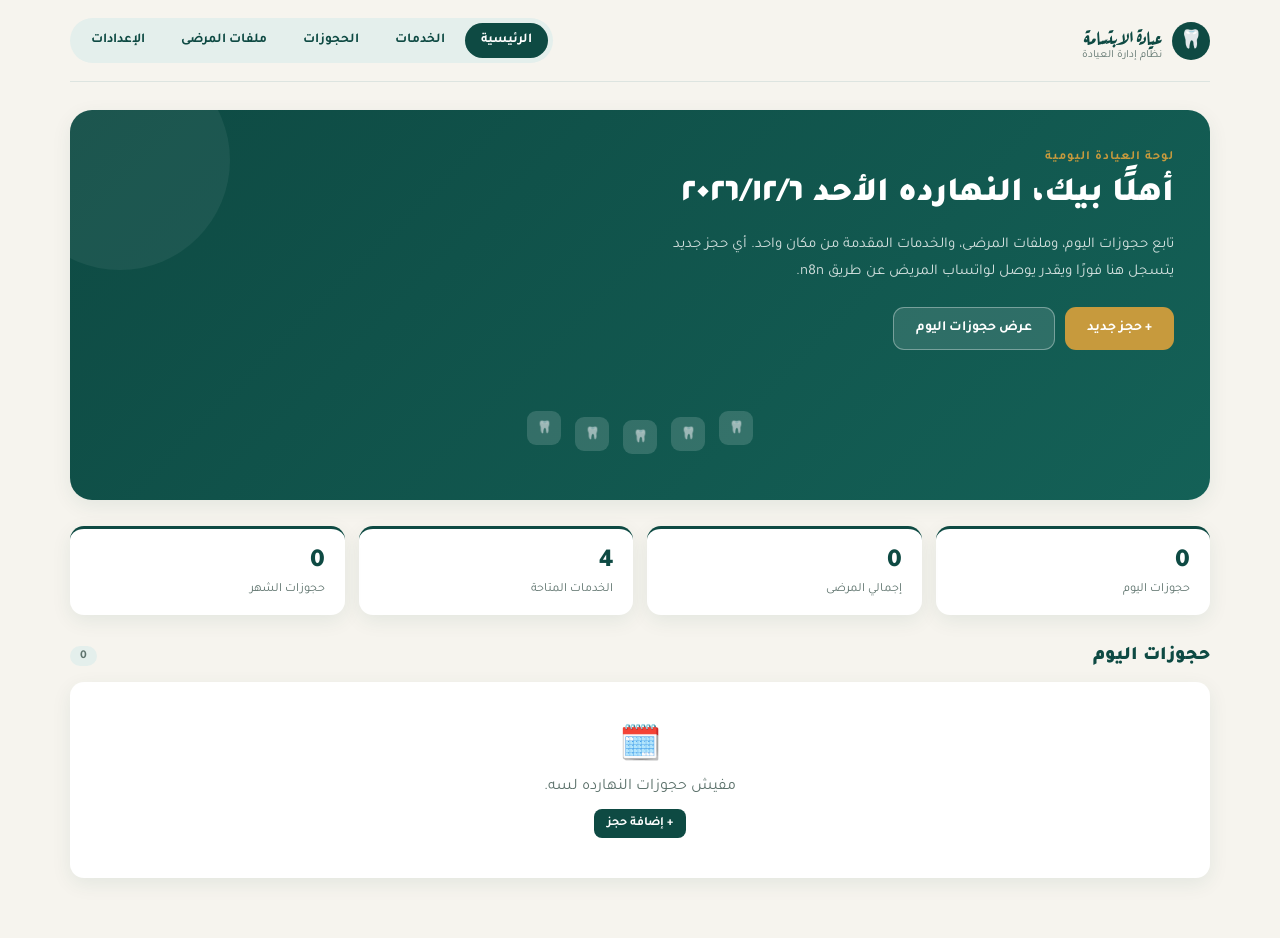
==== index.html @ 3fd671a9 "Add files via upload" ====
<!DOCTYPE html>
<html lang="ar" dir="rtl">
<head>
<meta charset="UTF-8">
<meta name="viewport" content="width=device-width, initial-scale=1.0">
<title>عيادة الابتسامة | نظام إدارة العيادة</title>
<link rel="preconnect" href="https://fonts.googleapis.com">
<link href="https://fonts.googleapis.com/css2?family=Tajawal:wght@400;500;700;900&family=Aref+Ruqaa:wght@700&display=swap" rel="stylesheet">
<link rel="stylesheet" href="app.css">
</head>
<body>
<div class="app">

  <header class="topbar">
    <div class="logo">
      <div class="mark">🦷</div>
      <div>
        <div class="name brand-font">عيادة الابتسامة</div>
        <div class="sub">نظام إدارة العيادة</div>
      </div>
    </div>
    <nav class="tabs" id="tabs">
      <button data-tab="home" class="active">الرئيسية</button>
      <button data-tab="services">الخدمات</button>
      <button data-tab="bookings">الحجوزات</button>
      <button data-tab="patients">ملفات المرضى</button>
      <button data-tab="settings">الإعدادات</button>
    </nav>
  </header>

  <!-- HOME -->
  <div class="view active" id="view-home">
    <div class="hero">
      <div class="eyebrow">لوحة العيادة اليومية</div>
      <h1 id="heroDate">أهلًا بيك، النهارده الأربعاء</h1>
      <p>تابع حجوزات اليوم، وملفات المرضى، والخدمات المقدمة من مكان واحد. أي حجز جديد يتسجل هنا فورًا ويقدر يوصل لواتساب المريض عن طريق n8n.</p>
      <div class="cta">
        <button class="btn btn-gold" onclick="openBookingModal()">+ حجز جديد</button>
        <button class="btn btn-ghost" onclick="switchTab('bookings')">عرض حجوزات اليوم</button>
      </div>
      <div class="smile-arc" id="smileArc"></div>
    </div>

    <div class="stats-row">
      <div class="stat-card"><div class="num" id="statToday">0</div><div class="label">حجوزات اليوم</div></div>
      <div class="stat-card"><div class="num" id="statPatients">0</div><div class="label">إجمالي المرضى</div></div>
      <div class="stat-card"><div class="num" id="statServices">0</div><div class="label">الخدمات المتاحة</div></div>
      <div class="stat-card"><div class="num" id="statMonth">0</div><div class="label">حجوزات الشهر</div></div>
    </div>

    <section class="block">
      <h2>حجوزات اليوم <span class="count" id="todayCount">0</span></h2>
      <div id="todayBookingsList"></div>
    </section>
  </div>

  <!-- SERVICES -->
  <div class="view" id="view-services">
    <section class="block">
      <h2>الخدمات المقدمة <span class="count" id="servicesCount">0</span></h2>
      <div class="toolbar">
        <input class="search-input" id="serviceSearch" placeholder="ابحث عن خدمة...">
        <button class="btn btn-teal" onclick="openServiceModal()">+ إضافة خدمة</button>
      </div>
      <div class="grid-services" id="servicesGrid"></div>
    </section>
  </div>

  <!-- BOOKINGS -->
  <div class="view" id="view-bookings">
    <section class="block">
      <h2>الحجوزات <span class="count" id="bookingsCount">0</span></h2>
      <div class="toolbar">
        <input type="date" class="search-input" id="bookingDateFilter" style="max-width:190px;">
        <button class="btn btn-outline btn-sm" onclick="clearDateFilter()">كل التواريخ</button>
        <div style="flex:1"></div>
        <button class="btn btn-teal" onclick="openBookingModal()">+ حجز جديد</button>
      </div>
      <div id="bookingsTableWrap"></div>
    </section>
  </div>

  <!-- PATIENTS -->
  <div class="view" id="view-patients">
    <section class="block">
      <h2>ملفات المرضى <span class="count" id="patientsCount">0</span></h2>
      <div class="toolbar">
        <input class="search-input" id="patientSearch" placeholder="ابحث بالاسم أو رقم الهاتف...">
        <button class="btn btn-teal" onclick="openPatientModal()">+ إضافة مريض</button>
      </div>
      <div id="patientsTableWrap"></div>
    </section>
  </div>

  <!-- SETTINGS -->
  <div class="view" id="view-settings">
    <section class="block">
      <h2>الإعدادات</h2>
      <div class="card">
        <div class="field">
          <label>اسم العيادة</label>
          <input id="setClinicName" placeholder="عيادة الابتسامة">
        </div>
        <div class="field">
          <label>رقم هاتف العيادة</label>
          <input id="setClinicPhone" placeholder="01xxxxxxxxx">
        </div>
        <div class="field">
          <label>رابط Webhook الخاص بـ n8n</label>
          <input id="setWebhookUrl" placeholder="https://your-n8n-instance/webhook/xxxx" dir="ltr" style="text-align:left;">
        </div>
        <div class="settings-note">
          لما تحفظ رابط الـ Webhook، أي حجز جديد أو تعديل أو إلغاء هيتبعت لـ n8n تلقائيًا كـ JSON، وبعدين تقدر تبني الـ workflow اللي يبعت رسالة تأكيد على واتساب. لو الرابط فاضي، الموقع هيشتغل عادي من غير إرسال.
        </div>
        <div class="modal-actions" style="justify-content:flex-start;margin-top:16px;">
          <button class="btn btn-teal" onclick="saveSettings()">حفظ الإعدادات</button>
          <button class="btn btn-outline" onclick="testWebhook()">اختبار الاتصال</button>
        </div>
        <div id="webhookStatus"></div>
      </div>
    </section>
  </div>

</div>

<!-- Booking Modal -->
<div class="overlay" id="modalBooking">
  <div class="modal">
    <h3 id="bookingModalTitle">حجز ميعاد جديد</h3>
    <input type="hidden" id="bookingId">
    <div class="field">
      <label>المريض</label>
      <select id="bookingPatientSelect" onchange="toggleNewPatientFields()">
        <option value="__new__">+ مريض جديد</option>
      </select>
    </div>
    <div id="newPatientFields">
      <div class="field-row">
        <div class="field"><label>اسم المريض</label><input id="bookingNewName"></div>
        <div class="field"><label>رقم الهاتف</label><input id="bookingNewPhone" dir="ltr"></div>
      </div>
    </div>
    <div class="field">
      <label>الخدمة</label>
      <select id="bookingServiceSelect"></select>
    </div>
    <div class="field-row">
      <div class="field"><label>التاريخ</label><input type="date" id="bookingDate"></div>
      <div class="field"><label>الوقت</label><input type="time" id="bookingTime"></div>
    </div>
    <div class="field">
      <label>ملاحظات (اختياري)</label>
      <textarea id="bookingNotes"></textarea>
    </div>
    <div class="modal-actions">
      <button class="btn btn-outline" onclick="closeModal('modalBooking')">إلغاء</button>
      <button class="btn btn-teal" onclick="saveBooking()">حفظ الحجز</button>
    </div>
  </div>
</div>

<!-- Service Modal -->
<div class="overlay" id="modalService">
  <div class="modal">
    <h3 id="serviceModalTitle">إضافة خدمة</h3>
    <input type="hidden" id="serviceId">
    <div class="field"><label>اسم الخدمة</label><input id="serviceName"></div>
    <div class="field"><label>الوصف</label><textarea id="serviceDesc"></textarea></div>
    <div class="field-row">
      <div class="field"><label>السعر (جنيه)</label><input id="servicePrice" type="number"></div>
      <div class="field"><label>مدة الجلسة (دقيقة)</label><input id="serviceDuration" type="number"></div>
    </div>
    <div class="modal-actions">
      <button class="btn btn-outline" onclick="closeModal('modalService')">إلغاء</button>
      <button class="btn btn-teal" onclick="saveService()">حفظ</button>
    </div>
  </div>
</div>

<!-- Patient Modal -->
<div class="overlay" id="modalPatient">
  <div class="modal">
    <h3 id="patientModalTitle">إضافة مريض</h3>
    <input type="hidden" id="patientId">
    <div class="field-row">
      <div class="field"><label>الاسم</label><input id="patientName"></div>
      <div class="field"><label>السن</label><input id="patientAge" type="number"></div>
    </div>
    <div class="field"><label>رقم الهاتف</label><input id="patientPhone" dir="ltr"></div>
    <div class="field"><label>العنوان</label><input id="patientAddress"></div>
    <div class="field"><label>التاريخ المرضي / ملاحظات</label><textarea id="patientHistory"></textarea></div>
    <div class="modal-actions">
      <button class="btn btn-outline" onclick="closeModal('modalPatient')">إلغاء</button>
      <button class="btn btn-teal" onclick="savePatient()">حفظ</button>
    </div>
  </div>
</div>

<!-- Patient Detail Modal -->
<div class="overlay" id="modalPatientDetail">
  <div class="modal" id="patientDetailContent"></div>
</div>

<div class="toast" id="toast"></div>

<script src="app.js"></script>
</body>
</html>
---- app.css ----
:root{
  --ink:#173B36;
  --teal:#0E4A43;
  --teal-2:#146157;
  --teal-soft:#E4EFEC;
  --sand:#F6F4EE;
  --card:#FFFFFF;
  --gold:#C79A3D;
  --rose:#B85C63;
  --line:#DDE4E0;
  --muted:#5E736D;
  --radius:14px;
  --shadow: 0 6px 20px rgba(14,74,67,0.08);
  --ease: cubic-bezier(.4,0,.2,1);
}
*{box-sizing:border-box;}
html{scroll-behavior:smooth;}
html,body{margin:0;padding:0;}
body{
  background:var(--sand);
  color:var(--ink);
  font-family:'Tajawal',sans-serif;
  min-height:100vh;
}
h1,h2,h3,h4{font-family:'Tajawal',sans-serif;margin:0;}
.brand-font{font-family:'Aref Ruqaa',serif;}
button{font-family:'Tajawal',sans-serif;cursor:pointer;border:none;}
input,select,textarea{font-family:'Tajawal',sans-serif;}

/* ---------- App shell ---------- */
.app{max-width:1180px;margin:0 auto;padding:0 20px 60px;}
header.topbar{
  display:flex;align-items:center;justify-content:space-between;
  padding:18px 0;border-bottom:1px solid var(--line);
  position:sticky;top:0;background:var(--sand);z-index:50;
  flex-wrap:wrap;gap:12px;
  transition:box-shadow .2s var(--ease);
}
.logo{display:flex;align-items:center;gap:10px;}
.logo .mark{
  width:38px;height:38px;border-radius:50%;
  background:var(--teal);display:flex;align-items:center;justify-content:center;
  color:#fff;font-size:18px;
  transition:transform .2s var(--ease);
}
.logo:hover .mark{transform:scale(1.06);}
.logo .name{font-size:20px;font-weight:900;color:var(--teal);}
.logo .sub{font-size:11px;color:var(--muted);margin-top:-2px;}

nav.tabs{display:flex;gap:4px;background:var(--teal-soft);padding:5px;border-radius:999px;flex-wrap:wrap;}
nav.tabs button{
  padding:9px 16px;border-radius:999px;background:transparent;color:var(--teal);
  font-weight:700;font-size:13.5px;transition:background .18s var(--ease),color .18s var(--ease),transform .12s var(--ease);
}
nav.tabs button.active{background:var(--teal);color:#fff;}
nav.tabs button:hover:not(.active){background:rgba(14,74,67,.08);}
nav.tabs button:active{transform:scale(.96);}

.view{display:none;padding-top:28px;animation:fade .3s var(--ease);}
.view.active{display:block;}
@keyframes fade{from{opacity:0;transform:translateY(6px)}to{opacity:1;transform:none}}

/* ---------- Home / Hero ---------- */
.hero{
  background:linear-gradient(135deg,var(--teal) 0%,var(--teal-2) 100%);
  border-radius:22px;padding:40px 36px;color:#fff;position:relative;overflow:hidden;
  box-shadow:var(--shadow);
}
.hero:before{
  content:"";position:absolute;left:-60px;top:-60px;width:220px;height:220px;
  border-radius:50%;background:rgba(255,255,255,.06);
}
.hero .eyebrow{font-size:12.5px;letter-spacing:1px;color:var(--gold);font-weight:700;margin-bottom:8px;}
.hero h1{font-size:34px;font-weight:900;max-width:560px;line-height:1.35;}
.hero p{color:rgba(255,255,255,.82);margin-top:12px;max-width:520px;font-size:15px;line-height:1.8;}
.hero .cta{margin-top:22px;display:flex;gap:10px;flex-wrap:wrap;}
.btn{
  padding:12px 22px;border-radius:11px;font-weight:700;font-size:14px;
  transition:filter .18s var(--ease),background .18s var(--ease),transform .12s var(--ease),box-shadow .18s var(--ease);
}
.btn:active{transform:scale(.97);}
.btn-gold{background:var(--gold);color:#fff;}
.btn-gold:hover{filter:brightness(1.06);}
.btn-ghost{background:rgba(255,255,255,.12);color:#fff;border:1px solid rgba(255,255,255,.35);}
.btn-ghost:hover{background:rgba(255,255,255,.2);}
.btn-teal{background:var(--teal);color:#fff;}
.btn-teal:hover{filter:brightness(1.08);}
.btn-outline{background:#fff;color:var(--teal);border:1.5px solid var(--line);}
.btn-outline:hover{border-color:var(--teal);}
.btn-danger{background:#fff;color:var(--rose);border:1.5px solid var(--rose);}
.btn-danger:hover{background:var(--rose);color:#fff;}
.btn-sm{padding:7px 13px;font-size:12.5px;border-radius:8px;}

/* smile arc signature */
.smile-arc{display:flex;justify-content:center;align-items:flex-end;gap:14px;margin:34px 0 6px;height:70px;flex-wrap:wrap;}
.smile-arc .tooth-dot{
  width:34px;height:34px;border-radius:9px;background:#fff;color:var(--teal);
  display:flex;align-items:center;justify-content:center;font-size:12px;font-weight:700;
  box-shadow:var(--shadow);flex-shrink:0;
  transition:transform .18s var(--ease);
}
.smile-arc .tooth-dot:hover{transform:translateY(-3px);}
.smile-arc .tooth-dot.empty{background:rgba(255,255,255,.15);color:rgba(255,255,255,.6);box-shadow:none;}

.stats-row{display:grid;grid-template-columns:repeat(4,1fr);gap:14px;margin-top:26px;}
.stat-card{
  background:var(--card);border-radius:var(--radius);padding:18px 20px;box-shadow:var(--shadow);
  border-top:3px solid var(--teal);
  transition:transform .18s var(--ease),box-shadow .18s var(--ease);
}
.stat-card:hover{transform:translateY(-3px);box-shadow:0 10px 26px rgba(14,74,67,0.12);}
.stat-card .num{font-size:26px;font-weight:900;color:var(--teal);}
.stat-card .label{font-size:12.5px;color:var(--muted);margin-top:4px;}

section.block{margin-top:30px;}
section.block h2{font-size:19px;font-weight:900;color:var(--teal);margin-bottom:14px;display:flex;align-items:center;justify-content:space-between;flex-wrap:wrap;gap:8px;}
section.block h2 span.count{font-size:12px;font-weight:700;color:var(--muted);background:var(--teal-soft);padding:3px 10px;border-radius:999px;}

/* ---------- generic cards / lists ---------- */
.card{background:var(--card);border-radius:var(--radius);box-shadow:var(--shadow);padding:18px 20px;}
.grid-services{display:grid;grid-template-columns:repeat(auto-fill,minmax(230px,1fr));gap:14px;}
.service-card{
  background:var(--card);border-radius:var(--radius);padding:18px;box-shadow:var(--shadow);
  border-inline-start:4px solid var(--gold);
  transition:transform .18s var(--ease),box-shadow .18s var(--ease);
}
.service-card:hover{transform:translateY(-3px);box-shadow:0 10px 26px rgba(14,74,67,0.12);}
.service-card h3{font-size:16px;color:var(--teal);}
.service-card .price{font-weight:900;color:var(--gold);font-size:15px;margin-top:6px;}
.service-card .desc{font-size:13px;color:var(--muted);margin-top:8px;line-height:1.7;}
.service-card .meta{font-size:12px;color:var(--muted);margin-top:8px;}
.service-card .row{display:flex;gap:8px;margin-top:12px;flex-wrap:wrap;}

.toolbar{display:flex;gap:10px;align-items:center;flex-wrap:wrap;margin-bottom:16px;}
.search-input{flex:1;min-width:200px;padding:11px 14px;border-radius:10px;border:1.5px solid var(--line);background:#fff;font-size:14px;transition:border-color .15s var(--ease);}
.search-input:focus{outline:none;border-color:var(--teal);}

.table-wrap{width:100%;overflow-x:auto;-webkit-overflow-scrolling:touch;}
table{width:100%;min-width:520px;border-collapse:collapse;background:var(--card);border-radius:var(--radius);overflow:hidden;box-shadow:var(--shadow);}
th,td{padding:12px 14px;text-align:right;font-size:13.5px;}
thead{background:var(--teal-soft);}
th{color:var(--teal);font-weight:800;font-size:12.5px;}
tbody tr{border-top:1px solid var(--line);transition:background .15s var(--ease);}
tbody tr:hover{background:#FAFBF9;}
.pill{padding:4px 10px;border-radius:999px;font-size:11.5px;font-weight:700;display:inline-block;}
.pill-confirmed{background:#E4EFEC;color:var(--teal);}
.pill-done{background:#EAF3E4;color:#4C7A3B;}
.pill-cancelled{background:#F6E6E6;color:var(--rose);}
.row-actions{display:flex;gap:6px;flex-wrap:wrap;}

.empty-state{padding:40px 20px;text-align:center;color:var(--muted);}
.empty-state .big{font-size:34px;margin-bottom:8px;}

/* ---------- modal ---------- */
.overlay{
  position:fixed;inset:0;background:rgba(15,35,32,.45);display:none;
  align-items:center;justify-content:center;z-index:200;padding:20px;
  opacity:0;transition:opacity .2s var(--ease);
}
.overlay.active{display:flex;opacity:1;}
.modal{
  background:#fff;border-radius:16px;padding:26px;max-width:480px;width:100%;
  max-height:88vh;overflow-y:auto;box-shadow:0 20px 60px rgba(0,0,0,.25);
  transform:translateY(10px) scale(.98);opacity:0;
  transition:transform .22s var(--ease),opacity .22s var(--ease);
}
.overlay.active .modal{transform:translateY(0) scale(1);opacity:1;}
.modal h3{font-size:18px;color:var(--teal);margin-bottom:16px;}
.field{margin-bottom:14px;}
.field label{display:block;font-size:12.5px;font-weight:700;color:var(--muted);margin-bottom:6px;}
.field input,.field select,.field textarea{
  width:100%;padding:10px 12px;border-radius:9px;border:1.5px solid var(--line);font-size:14px;background:#fff;
  transition:border-color .15s var(--ease);
}
.field input:focus,.field select:focus,.field textarea:focus{outline:none;border-color:var(--teal);}
.field textarea{resize:vertical;min-height:70px;}
.field-row{display:grid;grid-template-columns:1fr 1fr;gap:10px;}
.modal-actions{display:flex;gap:10px;justify-content:flex-end;margin-top:18px;flex-wrap:wrap;}

/* ---------- settings ---------- */
.settings-note{background:var(--teal-soft);border-radius:10px;padding:12px 14px;font-size:12.5px;color:var(--teal);line-height:1.8;margin-top:10px;}
.status-msg{font-size:12.5px;margin-top:10px;padding:8px 12px;border-radius:8px;}
.status-ok{background:#EAF3E4;color:#4C7A3B;}
.status-err{background:#F6E6E6;color:var(--rose);}

.toast{
  position:fixed;bottom:24px;left:50%;transform:translateX(-50%) translateY(10px);
  background:var(--teal);color:#fff;padding:12px 22px;border-radius:999px;
  font-size:13.5px;font-weight:700;box-shadow:0 10px 30px rgba(0,0,0,.2);z-index:300;
  opacity:0;pointer-events:none;transition:opacity .25s var(--ease),transform .25s var(--ease);
}
.toast.show{opacity:1;transform:translateX(-50%) translateY(0);}

/* ---------- scrollbar polish ---------- */
::-webkit-scrollbar{height:8px;width:8px;}
::-webkit-scrollbar-thumb{background:var(--line);border-radius:999px;}
::-webkit-scrollbar-thumb:hover{background:var(--muted);}

/* ---------- responsive breakpoints ---------- */
@media(max-width:960px){
  .stats-row{grid-template-columns:repeat(4,1fr);gap:10px;}
  .stat-card{padding:14px 16px;}
  .stat-card .num{font-size:22px;}
}

@media(max-width:720px){
  .app{padding:0 14px 50px;}
  .stats-row{grid-template-columns:repeat(2,1fr);}
  .hero{padding:28px 22px;border-radius:18px;}
  .hero h1{font-size:24px;}
  .hero p{font-size:14px;}
  .field-row{grid-template-columns:1fr;}
  nav.tabs{width:100%;justify-content:flex-start;overflow-x:auto;}
  header.topbar{padding:14px 0;}
  .grid-services{grid-template-columns:1fr;}
  .modal{padding:20px;border-radius:14px;}
}

@media(max-width:420px){
  .stats-row{grid-template-columns:1fr;}
  .logo .name{font-size:17px;}
  .hero h1{font-size:21px;}
  .btn{padding:10px 16px;font-size:13px;}
}

/* respect reduced-motion preference */
@media (prefers-reduced-motion: reduce){
  *{animation-duration:.001ms !important;transition-duration:.001ms !important;}
}
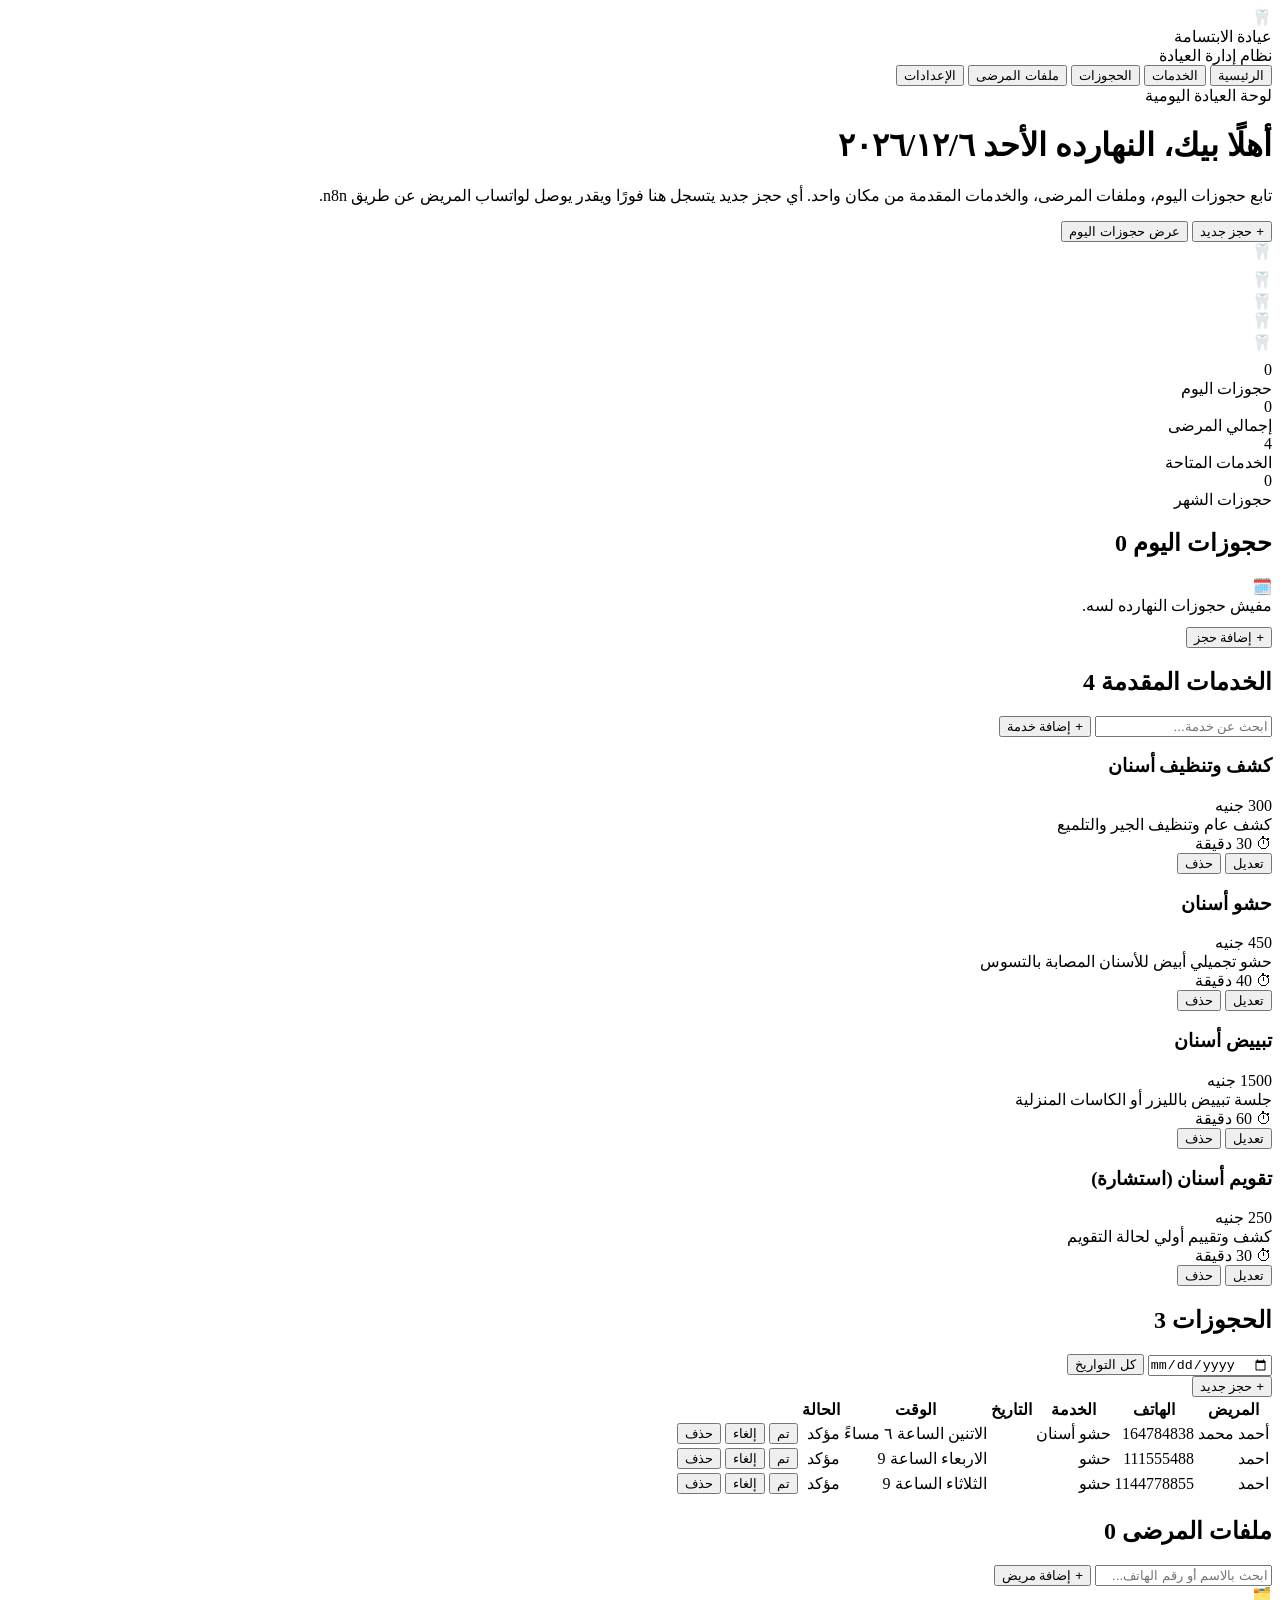
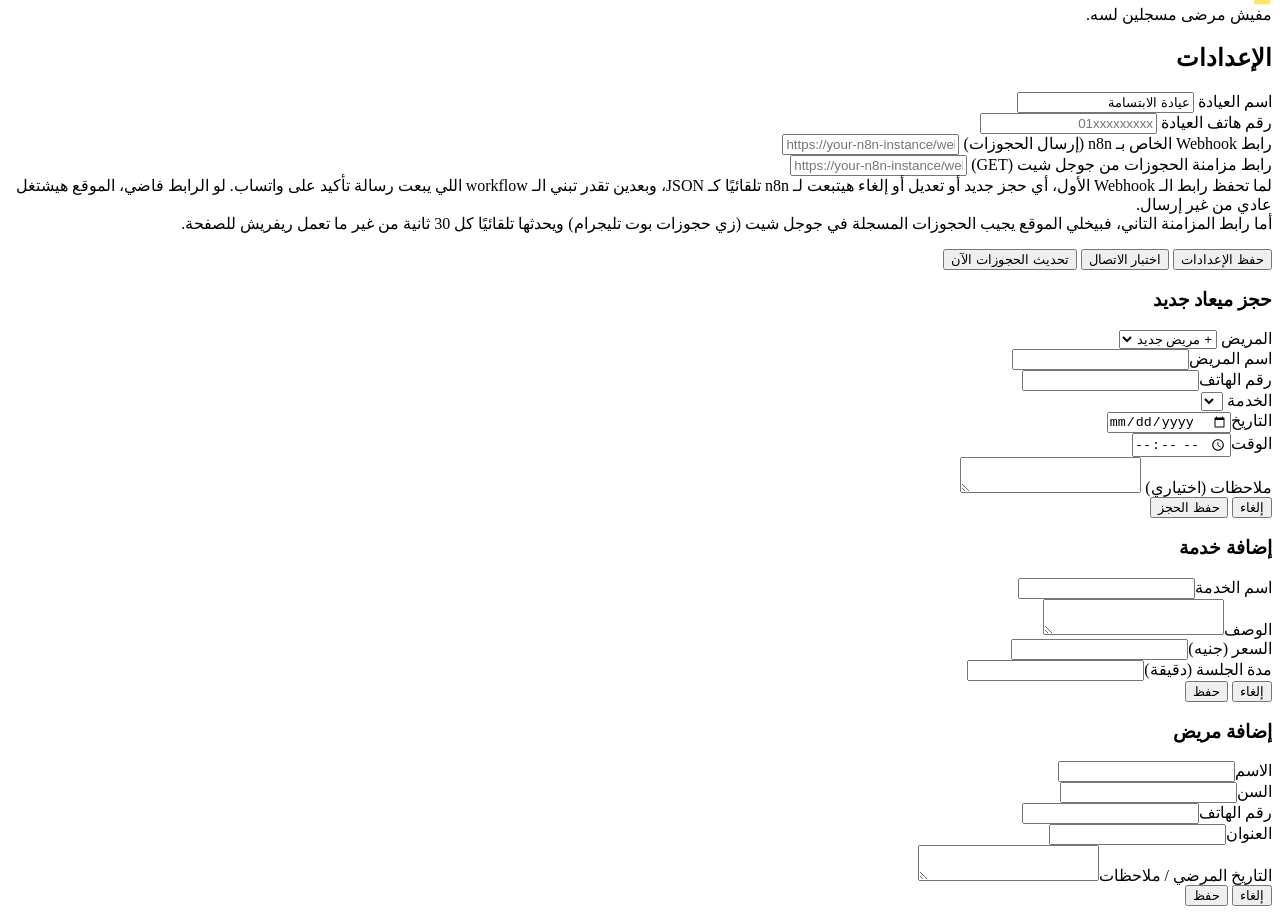
==== commit 7f8eca3e: "Update index.html" ====
--- a/index.html
+++ b/index.html
@@ -106,15 +106,21 @@
           <input id="setClinicPhone" placeholder="01xxxxxxxxx">
         </div>
         <div class="field">
-          <label>رابط Webhook الخاص بـ n8n</label>
+          <label>رابط Webhook الخاص بـ n8n (إرسال الحجوزات)</label>
           <input id="setWebhookUrl" placeholder="https://your-n8n-instance/webhook/xxxx" dir="ltr" style="text-align:left;">
         </div>
+        <div class="field">
+          <label>رابط مزامنة الحجوزات من جوجل شيت (GET)</label>
+          <input id="setSyncWebhookUrl" placeholder="https://your-n8n-instance/webhook/get-bookings" dir="ltr" style="text-align:left;">
+        </div>
         <div class="settings-note">
-          لما تحفظ رابط الـ Webhook، أي حجز جديد أو تعديل أو إلغاء هيتبعت لـ n8n تلقائيًا كـ JSON، وبعدين تقدر تبني الـ workflow اللي يبعت رسالة تأكيد على واتساب. لو الرابط فاضي، الموقع هيشتغل عادي من غير إرسال.
+          لما تحفظ رابط الـ Webhook الأول، أي حجز جديد أو تعديل أو إلغاء هيتبعت لـ n8n تلقائيًا كـ JSON، وبعدين تقدر تبني الـ workflow اللي يبعت رسالة تأكيد على واتساب. لو الرابط فاضي، الموقع هيشتغل عادي من غير إرسال.<br>
+          أما رابط المزامنة التاني، فبيخلي الموقع يجيب الحجوزات المسجلة في جوجل شيت (زي حجوزات بوت تليجرام) ويحدثها تلقائيًا كل 30 ثانية من غير ما تعمل ريفريش للصفحة.
         </div>
         <div class="modal-actions" style="justify-content:flex-start;margin-top:16px;">
           <button class="btn btn-teal" onclick="saveSettings()">حفظ الإعدادات</button>
           <button class="btn btn-outline" onclick="testWebhook()">اختبار الاتصال</button>
+          <button class="btn btn-outline" onclick="fetchBookingsFromSheet()">تحديث الحجوزات الآن</button>
         </div>
         <div id="webhookStatus"></div>
       </div>
@@ -203,6 +209,6 @@
 
 <div class="toast" id="toast"></div>
 
-<script src="app.js"></script>
+<script src="app (1).js"></script>
 </body>
 </html>
